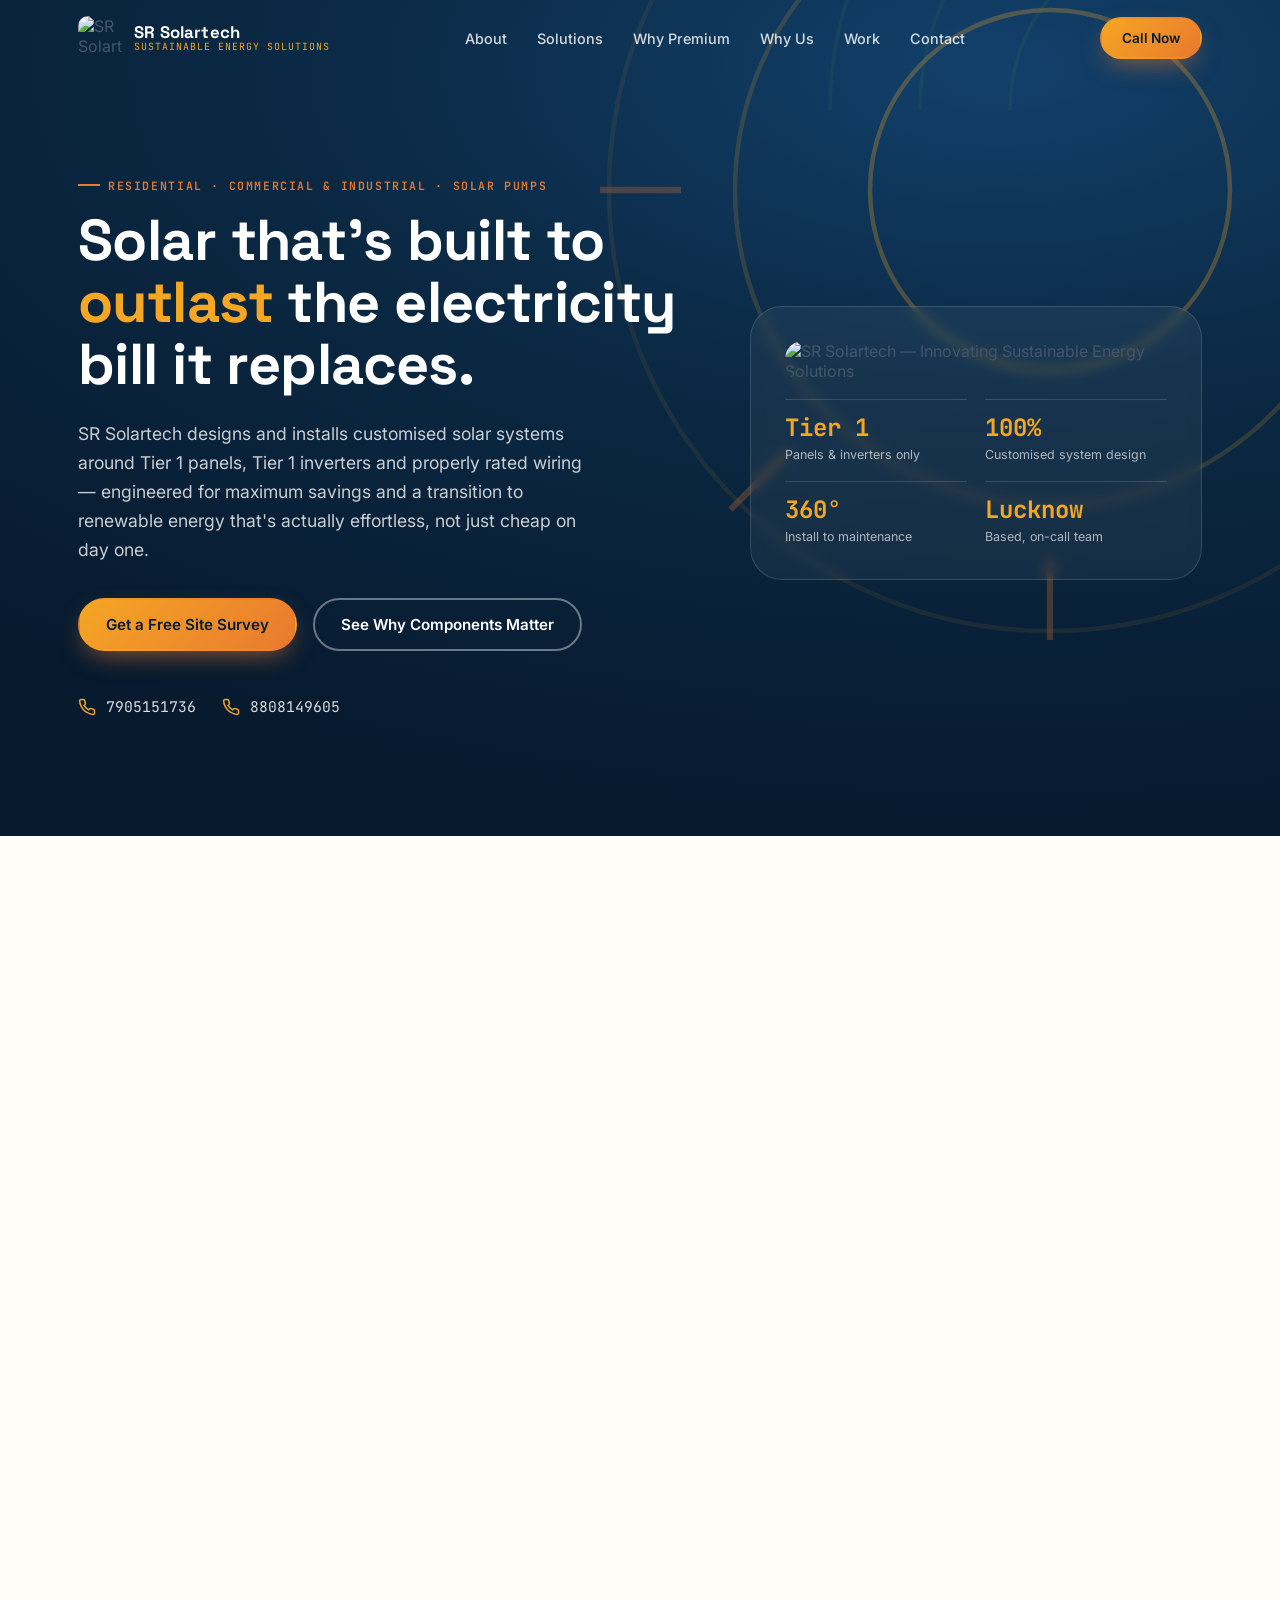
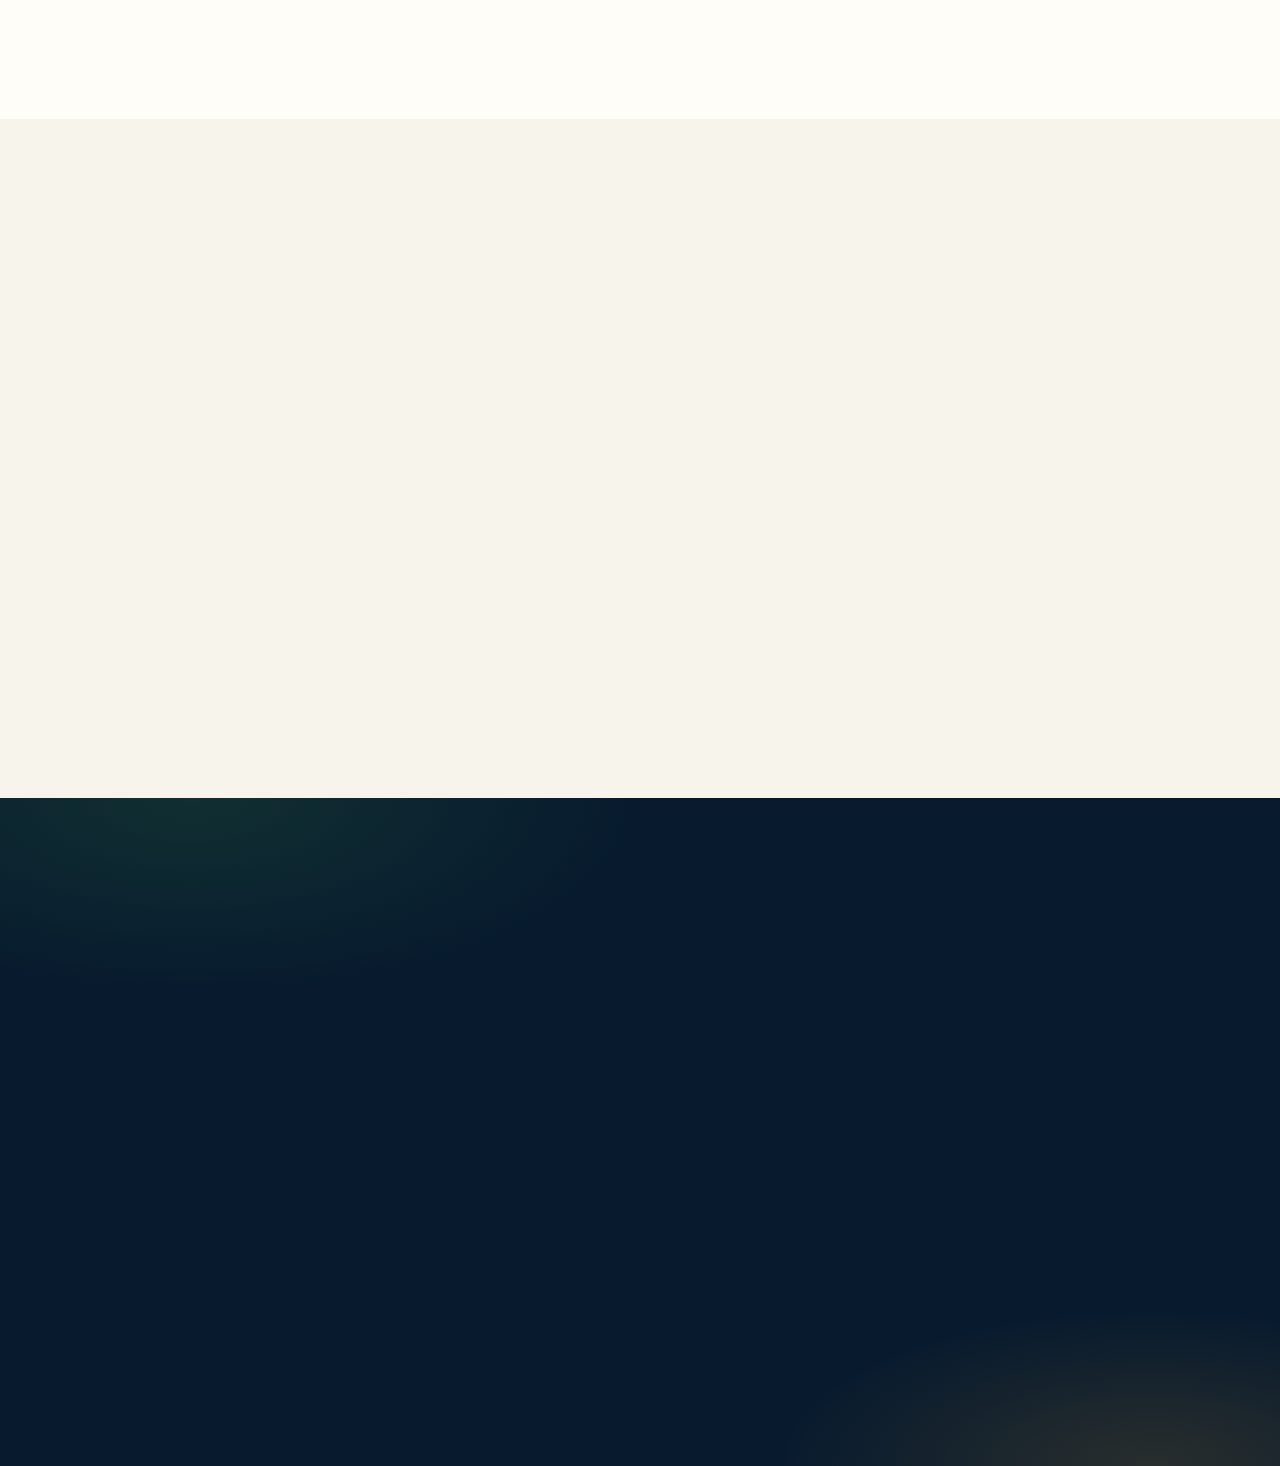
==== front.html @ a7a50f82 "Create front.html" ====
<!doctype html>
<html lang="en">
<head>
<meta charset="UTF-8">
<meta name="viewport" content="width=device-width, initial-scale=1.0">
<title>SR Solartech — Innovating Sustainable Energy Solutions</title>
<meta name="description" content="SR Solartech installs residential, commercial &amp; industrial solar and solar pumps in and around Lucknow — built on Tier 1 panels, Tier 1 inverters and quality Balance of System components, not the cheapest wiring on the market.">
<link rel="icon" href="assets/logo.jpeg">
<link rel="preconnect" href="https://fonts.googleapis.com">
<link rel="preconnect" href="https://fonts.gstatic.com" crossorigin>
<link href="https://fonts.googleapis.com/css2?family=Space+Grotesk:wght@500;600;700&family=Inter:wght@400;500;600;700&family=JetBrains+Mono:wght@500;700&display=swap" rel="stylesheet">
<link rel="stylesheet" href="style.css">
</head>
<body>

<!-- ============ NAV ============ -->
<header class="nav" id="nav">
  <div class="container">
    <a href="#top" class="brand">
      <img src="assets/logo.jpeg" alt="SR Solartech logo">
      <span class="brand-text"><strong>SR Solartech</strong><span>Sustainable Energy Solutions</span></span>
    </a>
    <nav class="nav-links">
      <a href="#about">About</a>
      <a href="#solutions">Solutions</a>
      <a href="#premium">Why Premium</a>
      <a href="#whyus">Why Us</a>
      <a href="#gallery">Work</a>
      <a href="#contact">Contact</a>
    </nav>
    <div class="nav-cta">
      <a href="tel:+917905151736" class="btn btn-sun" style="padding:11px 20px; font-size:.85rem;">Call Now</a>
      <button class="nav-toggle" id="drawerOpen" aria-label="Open menu">&#9776;</button>
    </div>
  </div>
</header>

<!-- mobile drawer -->
<div class="mobile-drawer" id="mobileDrawer">
  <div class="drawer-top"><button class="drawer-close" id="drawerClose" aria-label="Close menu">&times;</button></div>
  <a href="#about">About</a>
  <a href="#solutions">Solutions</a>
  <a href="#premium">Why Premium</a>
  <a href="#whyus">Why Us</a>
  <a href="#gallery">Work</a>
  <a href="#contact">Contact</a>
</div>

<main id="top">

  <!-- ============ HERO ============ -->
  <section class="hero">
    <svg class="hero-rays" viewBox="0 0 200 200" aria-hidden="true">
      <g fill="none" stroke="#f5a623" stroke-width="1">
        <circle cx="100" cy="100" r="40" opacity=".5"/>
        <circle cx="100" cy="100" r="70" opacity=".3"/>
        <circle cx="100" cy="100" r="98" opacity=".15"/>
      </g>
      <g stroke="#e8792e" stroke-width="1.4" opacity=".5">
        <line x1="100" y1="0" x2="100" y2="18"/>
        <line x1="100" y1="182" x2="100" y2="200"/>
        <line x1="0" y1="100" x2="18" y2="100"/>
        <line x1="182" y1="100" x2="200" y2="100"/>
        <line x1="29" y1="29" x2="42" y2="42"/>
        <line x1="158" y1="158" x2="171" y2="171"/>
        <line x1="171" y1="29" x2="158" y2="42"/>
        <line x1="42" y1="158" x2="29" y2="171"/>
      </g>
    </svg>
    <svg class="hero-rays slow" viewBox="0 0 200 200" aria-hidden="true">
      <g fill="none" stroke="#3c9142" stroke-width=".8" opacity=".4">
        <path d="M20,100 A80,80 0 0,1 100,20"/>
        <path d="M40,100 A60,60 0 0,1 100,40"/>
        <path d="M60,100 A40,40 0 0,1 100,60"/>
      </g>
    </svg>

    <div class="container hero-grid">
      <div class="reveal is-visible">
        <p class="eyebrow">Residential · Commercial &amp; Industrial · Solar Pumps</p>
        <h1>Solar that's built to <em>outlast</em> the electricity bill it replaces.</h1>
        <p class="lead">SR Solartech designs and installs customised solar systems around Tier 1 panels, Tier 1 inverters and properly rated wiring — engineered for maximum savings and a transition to renewable energy that's actually effortless, not just cheap on day one.</p>
        <div class="hero-actions">
          <a href="#contact" class="btn btn-sun">Get a Free Site Survey</a>
          <a href="#premium" class="btn btn-outline">See Why Components Matter</a>
        </div>
        <div class="hero-phones">
          <a class="hero-phone" href="tel:+917905151736">
            <svg viewBox="0 0 24 24" fill="none" stroke="currentColor" stroke-width="2"><path d="M22 16.92v3a2 2 0 0 1-2.18 2 19.79 19.79 0 0 1-8.63-3.07 19.5 19.5 0 0 1-6-6 19.79 19.79 0 0 1-3.07-8.67A2 2 0 0 1 4.11 2h3a2 2 0 0 1 2 1.72c.127.96.361 1.903.7 2.81a2 2 0 0 1-.45 2.11L8.09 9.91a16 16 0 0 0 6 6l1.27-1.27a2 2 0 0 1 2.11-.45c.907.339 1.85.573 2.81.7A2 2 0 0 1 22 16.92z"/></svg>
            7905151736
          </a>
          <a class="hero-phone" href="tel:+918808149605">
            <svg viewBox="0 0 24 24" fill="none" stroke="currentColor" stroke-width="2"><path d="M22 16.92v3a2 2 0 0 1-2.18 2 19.79 19.79 0 0 1-8.63-3.07 19.5 19.5 0 0 1-6-6 19.79 19.79 0 0 1-3.07-8.67A2 2 0 0 1 4.11 2h3a2 2 0 0 1 2 1.72c.127.96.361 1.903.7 2.81a2 2 0 0 1-.45 2.11L8.09 9.91a16 16 0 0 0 6 6l1.27-1.27a2 2 0 0 1 2.11-.45c.907.339 1.85.573 2.81.7A2 2 0 0 1 22 16.92z"/></svg>
            8808149605
          </a>
        </div>
      </div>

      <div class="hero-badge reveal is-visible">
        <img src="assets/logo.jpeg" alt="SR Solartech — Innovating Sustainable Energy Solutions">
        <div class="hero-stat-row">
          <div class="hero-stat"><b>Tier 1</b><span>Panels &amp; inverters only</span></div>
          <div class="hero-stat"><b>100%</b><span>Customised system design</span></div>
          <div class="hero-stat"><b>360&deg;</b><span>Install to maintenance</span></div>
          <div class="hero-stat"><b>Lucknow</b><span>Based, on-call team</span></div>
        </div>
      </div>
    </div>
  </section>

  <!-- ============ ABOUT ============ -->
  <section class="about" id="about">
    <div class="container about-grid">
      <div class="about-visual reveal">
        <div class="duotone-frame">
          <img src="assets/install-1.jpg" alt="SR Solartech installer mounting a rooftop solar panel">
        </div>
        <div class="float-card">
          <svg viewBox="0 0 24 24" fill="none" stroke="currentColor" stroke-width="2"><path d="M9 12l2 2 4-4"/><circle cx="12" cy="12" r="10"/></svg>
          <div><strong>Done right, first time</strong><span>No callbacks for corner-cut wiring</span></div>
        </div>
      </div>
      <div class="about-copy reveal">
        <p class="eyebrow">About SR Solartech</p>
        <h2>Customised solar, installed by people who answer their own phones.</h2>
        <p>We specialise in customised solar installations, engineered for optimal performance and maximum savings — helping you move to renewable energy without the guesswork. Every job is scoped for your roof, your load and your budget, not a one-size-fits-all kit.</p>
        <p>Our team provides top-quality products and installation, ensuring every job is done right the first time. From new construction to upgrades and ongoing maintenance, we're your trusted partner for all your electrical needs.</p>
        <ul class="about-list">
          <li><svg viewBox="0 0 24 24" fill="none" stroke="currentColor" stroke-width="2.4"><polyline points="20 6 9 17 4 12"/></svg> Residential Solar</li>
          <li><svg viewBox="0 0 24 24" fill="none" stroke="currentColor" stroke-width="2.4"><polyline points="20 6 9 17 4 12"/></svg> Commercial &amp; Industrial Solar</li>
          <li><svg viewBox="0 0 24 24" fill="none" stroke="currentColor" stroke-width="2.4"><polyline points="20 6 9 17 4 12"/></svg> Solar Pumps</li>
        </ul>
      </div>
    </div>
  </section>

  <!-- ============ SOLUTIONS ============ -->
  <section class="solutions" id="solutions">
    <div class="container">
      <div class="section-head center reveal">
        <p class="eyebrow" style="justify-content:center;">Our Solar Solutions</p>
        <h2>One team, three ways to cut your power bill</h2>
      </div>
      <div class="solutions-grid reveal-stagger">
        <div class="sol-card">
          <div class="sol-icon"><svg viewBox="0 0 24 24" fill="none" stroke="currentColor" stroke-width="2"><path d="M3 9l9-7 9 7v11a2 2 0 0 1-2 2H5a2 2 0 0 1-2-2z"/><polyline points="9 22 9 12 15 12 15 22"/></svg></div>
          <h3>Residential Solar</h3>
          <p>Rooftop systems sized to your household's real usage, with clean cable runs and a finish that doesn't look bolted on as an afterthought.</p>
        </div>
        <div class="sol-card">
          <div class="sol-icon"><svg viewBox="0 0 24 24" fill="none" stroke="currentColor" stroke-width="2"><path d="M3 21h18"/><path d="M5 21V7l7-4 7 4v14"/><path d="M9 9h1M9 13h1M14 9h1M14 13h1"/></svg></div>
          <h3>Commercial &amp; Industrial</h3>
          <p>Larger-scale installs designed around three-phase loads, with Tier 1 inverters sized to actually carry your peak demand.</p>
        </div>
        <div class="sol-card">
          <div class="sol-icon"><svg viewBox="0 0 24 24" fill="none" stroke="currentColor" stroke-width="2"><path d="M12 2v6"/><circle cx="12" cy="14" r="8"/><path d="M12 11v3l2 2"/></svg></div>
          <h3>Solar Pumps</h3>
          <p>Solar-powered pumping for farms and borewells — engineered wiring and controllers built for continuous, unattended duty.</p>
        </div>
      </div>
    </div>
  </section>

  <!-- ============ PREMIUM DIFFERENCE (signature) ============ -->
  <section class="premium" id="premium">
    <div class="container">
      <div class="section-head reveal">
        <p class="eyebrow">The Premium Difference</p>
        <h2>Why the components behind the panel matter as much as the panel</h2>
        <p>A solar system is only as good as its weakest part. Toggle below to see how premium, correctly-rated components compare to budget wiring and inverters over the life of a system.</p>
      </div>

      <div class="premium-panel">
        <div class="reveal">
          <div class="toggle-row" role="tablist" aria-label="Compare component quality">
            <button class="toggle-btn active" data-mode="premium" role="tab" aria-selected="true">Premium Build</button>
            <button class="toggle-btn" data-mode="cheap" role="tab" aria-selected="false">Cheap Build</button>
          </div>
          <div class="spec-list" id="specList">
            <div
---- style.css ----
/* =========================================================
   SR SOLARTECH — brand tokens
   Navy = night/roof, Gold/Amber = the sun, Leaf = the panel-swirl
   ========================================================= */
:root{
  --navy-950:#071a2e;
  --navy-900:#0b2a45;
  --navy-800:#123457;
  --navy-700:#1c4570;
  --gold:#f5a623;
  --amber:#e8792e;
  --leaf:#3c9142;
  --leaf-deep:#2b6e34;
  --cream:#f7f4ec;
  --paper:#fffdf8;
  --slate:#45566b;
  --slate-soft:#7c8aa0;
  --white:#ffffff;
  --danger:#c8402e;

  --font-display:"Space Grotesk", "Segoe UI", sans-serif;
  --font-body:"Inter", "Segoe UI", sans-serif;
  --font-mono:"JetBrains Mono", monospace;

  --radius-s:10px;
  --radius-m:18px;
  --radius-l:32px;
  --container:1180px;
  --ease:cubic-bezier(.22,.9,.32,1);
}

@media (prefers-reduced-motion: reduce){
  *{animation-duration:.001ms !important; animation-iteration-count:1 !important; transition-duration:.001ms !important; scroll-behavior:auto !important;}
}

*,*::before,*::after{box-sizing:border-box;}
html{scroll-behavior:smooth;}
body{
  margin:0;
  font-family:var(--font-body);
  color:var(--slate);
  background:var(--cream);
  -webkit-font-smoothing:antialiased;
}
img{max-width:100%; display:block;}
a{color:inherit; text-decoration:none;}
h1,h2,h3,h4{font-family:var(--font-display); color:var(--navy-900); margin:0 0 .5em;}
p{line-height:1.65; margin:0 0 1em;}
.container{max-width:var(--container); margin:0 auto; padding:0 28px;}
section{position:relative;}
:focus-visible{outline:3px solid var(--gold); outline-offset:3px;}

.eyebrow{
  display:inline-flex; align-items:center; gap:8px;
  font-family:var(--font-mono); font-size:.72rem; letter-spacing:.14em;
  text-transform:uppercase; color:var(--amber); font-weight:600; margin-bottom:14px;
}
.eyebrow::before{content:""; width:22px; height:2px; background:var(--amber); display:inline-block;}

/* ---------- reveal-on-scroll ---------- */
.reveal{opacity:0; transform:translateY(26px); transition:opacity .8s var(--ease), transform .8s var(--ease);}
.reveal.is-visible{opacity:1; transform:translateY(0);}
.reveal-stagger > *{opacity:0; transform:translateY(22px); transition:opacity .7s var(--ease), transform .7s var(--ease);}
.reveal-stagger.is-visible > *{opacity:1; transform:translateY(0);}
.reveal-stagger.is-visible > *:nth-child(1){transition-delay:.05s;}
.reveal-stagger.is-visible > *:nth-child(2){transition-delay:.15s;}
.reveal-stagger.is-visible > *:nth-child(3){transition-delay:.25s;}
.reveal-stagger.is-visible > *:nth-child(4){transition-delay:.35s;}
.reveal-stagger.is-visible > *:nth-child(5){transition-delay:.45s;}
.reveal-stagger.is-visible > *:nth-child(6){transition-delay:.55s;}

/* ---------- buttons ---------- */
.btn{
  display:inline-flex; align-items:center; justify-content:center; gap:10px;
  padding:15px 26px; border-radius:100px; font-weight:600; font-size:.95rem;
  border:2px solid transparent; cursor:pointer; transition:transform .25s var(--ease), box-shadow .25s var(--ease), background .25s var(--ease);
  white-space:nowrap;
}
.btn:hover{transform:translateY(-2px);}
.btn-sun{
  background:linear-gradient(135deg,var(--gold),var(--amber));
  color:var(--navy-950); box-shadow:0 10px 26px -8px rgba(232,121,46,.65);
}
.btn-sun:hover{box-shadow:0 16px 32px -8px rgba(232,121,46,.8);}
.btn-outline{
  border-color:rgba(255,255,255,.4); color:var(--white);
}
.btn-outline:hover{border-color:var(--gold); background:rgba(245,166,35,.08);}
.btn-outline-dark{border-color:var(--navy-800); color:var(--navy-800);}
.btn-outline-dark:hover{background:var(--navy-900); color:var(--white);}

/* =========================================================
   NAV
   ========================================================= */
.nav{
  position:fixed; top:0; left:0; right:0; z-index:100;
  padding:16px 0; transition:background .35s var(--ease), box-shadow .35s var(--ease), padding .35s var(--ease);
}
.nav.scrolled{background:rgba(7,26,46,.92); backdrop-filter:blur(10px); padding:10px 0; box-shadow:0 6px 24px -10px rgba(0,0,0,.4);}
.nav .container{display:flex; align-items:center; justify-content:space-between; gap:20px;}
.brand{display:flex; align-items:center; gap:12px;}
.brand img{width:44px; height:44px; object-fit:contain; border-radius:10px;}
.brand-text{display:flex; flex-direction:column; line-height:1.1;}
.brand-text strong{font-family:var(--font-display); color:var(--white); font-size:1.05rem; letter-spacing:.01em;}
.brand-text span{font-family:var(--font-mono); font-size:.62rem; color:var(--gold); letter-spacing:.1em; text-transform:uppercase;}
.nav-links{display:flex; align-items:center; gap:30px;}
.nav-links a{color:rgba(255,255,255,.82); font-size:.9rem; font-weight:500; position:relative; padding:4px 0;}
.nav-links a::after{content:""; position:absolute; left:0; right:0; bottom:-2px; height:2px; background:var(--gold); transform:scaleX(0); transform-origin:left; transition:transform .3s var(--ease);}
.nav-links a:hover::after{transform:scaleX(1);}
.nav-cta{display:flex; align-items:center; gap:14px;}
.nav-phone{display:none;}
.nav-toggle{display:none;}

@media (max-width:920px){
  .nav-links{display:none;}
  .nav-toggle{display:block; background:none; border:none; color:var(--white); font-size:1.5rem; cursor:pointer;}
}

/* =========================================================
   HERO
   ========================================================= */
.hero{
  position:relative; overflow:hidden;
  background:radial-gradient(120% 90% at 78% 8%, #12406b 0%, var(--navy-900) 42%, var(--navy-950) 100%);
  padding:170px 0 120px;
  isolation:isolate;
}
.hero-rays{
  position:absolute; top:-260px; right:-220px; width:900px; height:900px; z-index:0;
  animation:spin 90s linear infinite; opacity:.55;
}
.hero-rays.slow{animation-duration:140s; opacity:.28; top:-340px; right:-360px;}
@keyframes spin{to{transform:rotate(360deg);}}
.hero-grid{
  position:relative; z-index:2; display:grid; grid-template-columns:1.15fr .85fr; gap:60px; align-items:center;
}
.hero h1{
  color:var(--white); font-size:clamp(2.3rem,4.6vw,3.6rem); line-height:1.08; letter-spacing:-.01em; margin-bottom:24px;
}
.hero h1 em{font-style:normal; color:var(--gold);}
.hero p.lead{color:rgba(255,255,255,.78); font-size:1.1rem; max-width:520px; margin-bottom:34px;}
.hero-actions{display:flex; flex-wrap:wrap; gap:16px; margin-bottom:46px;}
.hero-phones{display:flex; flex-wrap:wrap; gap:26px;}
.hero-phone{display:flex; align-items:center; gap:10px; color:rgba(255,255,255,.85); font-family:var(--font-mono); font-size:.92rem;}
.hero-phone svg{width:18px; height:18px; color:var(--gold); flex-shrink:0;}

.hero-badge{
  position:relative; z-index:2; background:rgba(255,255,255,.05); border:1px solid rgba(255,255,255,.14);
  border-radius:var(--radius-l); padding:34px; backdrop-filter:blur(6px);
}
.hero-badge img{border-radius:var(--radius-m); margin-bottom:18px;}
.hero-stat-row{display:grid; grid-template-columns:1fr 1fr; gap:18px;}
.hero-stat{border-top:1px solid rgba(255,255,255,.14); padding-top:12px;}
.hero-stat b{display:block; color:var(--gold); font-family:var(--font-mono); font-size:1.5rem;}
.hero-stat span{color:rgba(255,255,255,.65); font-size:.78rem;}

@media (max-width:920px){
  .hero-grid{grid-template-columns:1fr;}
  .hero{padding:140px 0 90px;}
}

/* =========================================================
   SECTION HEADS
   ========================================================= */
.section-head{max-width:640px; margin-bottom:56px;}
.section-head.center{margin-left:auto; margin-right:auto; text-align:center;}
.section-head h2{font-size:clamp(1.7rem,3.2vw,2.5rem); letter-spacing:-.01em;}

/* =========================================================
   ABOUT
   ========================================================= */
.about{padding:110px 0; background:var(--paper);}
.about-grid{display:grid; grid-template-columns:1fr 1fr; gap:64px; align-items:center;}
.about-copy p{font-size:1.06rem;}
.about-list{list-style:none; padding:0; margin:26px 0 0; display:flex; flex-direction:column; gap:14px;}
.about-list li{display:flex; align-items:flex-start; gap:12px; font-weight:600; color:var(--navy-900);}
.about-list svg{width:22px; height:22px; color:var(--leaf); flex-shrink:0; margin-top:1px;}
.about-visual{position:relative;}
.duotone-frame{
  position:relative; border-radius:var(--radius-l); overflow:hidden; aspect-ratio:4/5;
  box-shadow:0 30px 60px -25px rgba(11,42,69,.4);
}
.duotone-frame img{width:100%; height:100%; object-fit:cover; filter:grayscale(1) contrast(1.15) brightness(1.05);}
.duotone-frame::after{
  content:""; position:absolute; inset:0;
  background:linear-gradient(160deg, rgba(11,42,69,.85), rgba(232,121,46,.55));
  mix-blend-mode:multiply;
}
.about-visual .float-card{
  position:absolute; bottom:-26px; left:-26px; background:var(--white); border-radius:var(--radius-m);
  padding:20px 24px; box-shadow:0 20px 40px -18px rgba(11,42,69,.35); display:flex; gap:14px; align-items:center;
  max-width:260px;
}
.float-card svg{width:34px; height:34px; color:var(--amber); flex-shrink:0;}
.float-card strong{display:block; color:var(--navy-900); font-family:var(--font-display); font-size:1rem;}
.float-card span{font-size:.82rem; color:var(--slate-soft);}

@media (max-width:860px){
  .about-grid{grid-template-columns:1fr; gap:40px;}
  .about-visual{order:-1;}
  .about-visual .float-card{position:static; margin-top:20px; max-width:none;}
}

/* =========================================================
   SOLUTIONS
   ========================================================= */
.solutions{padding:100px 0; background:var(--cream);}
.solutions-grid{display:grid; grid-template-columns:repeat(3,1fr); gap:26px;}
.sol-card{
  background:var(--white); border-radius:var(--radius-m); padding:34px 28px; border:1px solid #ece6d8;
  transition:transform .35s var(--ease), box-shadow .35s var(--ease), border-color .35s var(--ease);
}
.sol-card:hover{transform:translateY(-8px); box-shadow:0 26px 50px -24px rgba(11,42,69,.28); border-color:transparent;}
.sol-icon{
  width:56px; height:56px; border-radius:16px; display:flex; align-items:center; justify-content:center;
  background:linear-gradient(135deg,var(--gold),var(--amber)); margin-bottom:22px;
}
.sol-icon svg{width:28px; height:28px; color:var(--navy-950);}
.sol-card h3{font-size:1.2rem; margin-bottom:10px;}
.sol-card p{font-size:.95rem; margin-bottom:0;}

@media (max-width:860px){.solutions-grid{grid-template-columns:1fr;}}

/* =========================================================
   PREMIUM DIFFERENCE — signature interactive element
   ========================================================= */
.premium{padding:120px 0; background:var(--navy-950); color:var(--white); overflow:hidden; position:relative;}
.premium::before{
  content:""; position:absolute; inset:0;
  background:radial-gradient(60% 50% at 15% 0%, rgba(60,145,66,.18), transparent 60%),
             radial-gradient(50% 40% at 90% 100%, rgba(245,166,35,.14), transparent 60%);
  pointer-events:none;
}
.premium .section-head h2{color:var(--white);}
.premium .section-head p{color:rgba(255,255,255,.65);}
.premium-panel{
  position:relative; z-index:1; display:grid; grid-template-columns:1fr 1fr; gap:56px; align-items:start;
}
.toggle-row{display:inline-flex; background:rgba(255,255,255,.06); border:1px solid rgba(255,255,255,.14); border-radius:100px; padding:5px; margin-bottom:30px;}
.toggle-btn{
  border:none; background:transparent; color:rgba(255,255,255,.65); font-family:var(--font-mono);
  font-size:.82rem; letter-spacing:.04em; padding:11px 22px; border-radius:100px; cursor:pointer; transition:all .3s var(--ease);
}
.toggle-btn.active{background:linear-gradient(135deg,var(--gold),var(--amber)); color:var(--navy-950); font-weight:700;}

.spec-list{display:flex; flex-direction:column; gap:0;}
.spec-row{display:flex; justify-content:space-between; align-items:baseline; padding:18px 0; border-bottom:1px solid rgba(255,255,255,.1); gap:20px;}
.spec-row .label{color:rgba(255,255,255,.6); font-size:.92rem;}
.spec-row .value{font-family:var(--font-mono); font-size:1.15rem; font-weight:700; transition:color .3s var(--ease);}
.spec-row .value.good{color:var(--leaf);}
.spec-row .value.bad{color:var(--danger);}

.chart-card{background:rgba(255,255,255,.04); border:1px solid rgba(255,255,255,.12); border-radius:var(--radius-l); padding:32px;}
.chart-card h4{color:var(--white); font-size:1rem; margin-bottom:4px;}
.chart-card .sub{font-size:.82rem; color:rgba(255,255,255,.55); margin-bottom:22px;}
.chart-wrap{width:100%; height:220px;}
.chart-wrap svg{width:100%; height:100%; overflow:visible;}
.chart-legend{display:flex; gap:22px; margin-top:18px; font-size:.8rem; color:rgba(255,255,255,.7);}
.chart-legend span{display:inline-flex; align-items:center; gap:8px;}
.dot{width:10px; height:10px; border-radius:50%; display:inline-block;}

@media (max-width:920px){.premium-panel{grid-template-columns:1fr;}}

/* =========================================================
   RISK GRID (cheap components)
   ========================================================= */
.risks{padding:110px 0; background:var(--paper);}
.risk-grid{display:grid; grid-template-columns:repeat(3,1fr); gap:24px;}
.risk-card{
  border-radius:var(--radius-m); padding:28px; background:var(--cream); border-left:4px solid var(--danger);
  transition:transform .3s var(--ease), box-shadow .3s var(--ease);
}
.risk-card:hover{transform:translateY(-6px); box-shadow:0 20px 40px -22px rgba(200,64,46,.35);}
.risk-card svg{width:30px; height:30px; color:var(--danger); margin-bottom:16px;}
.risk-card h3{font-size:1.05rem; margin-bottom:8px;}
.risk-card p{font-size:.9rem; margin-bottom:0;}

@media (max-width:860px){.risk-grid{grid-template-columns:1fr;}}

/* =========================================================
   WHY US — hex features
   ========================================================= */
.whyus{padding:110px 0; background:linear-gradient(180deg,var(--navy-900),var(--navy-800));}
.whyus .section-head h2{color:var(--white);}
.whyus .section-head p{color:rgba(255,255,255,.68);}
.hex-grid{display:grid; grid-template-columns:repeat(4,1fr); gap:24px;}
.hex-card{
  background:rgba(255,255,255,.05); border:1px solid rgba(255,255,255,.12); border-radius:var(--radius-m);
  padding:30px 22px; text-align:center; transition:transform .3s var(--ease), background .3s var(--ease);
}
.hex-card:hover{transform:translateY(-6px); background:rgba(255,255,255,.09);}
.hex{
  width:64px; height:64px; margin:0 auto 18px; position:relative;
  background:linear-gradient(135deg,var(--gold),var(--amber));
  clip-path:polygon(50% 0%, 100% 25%, 100% 75%, 50% 100%, 0% 75%, 0% 25%);
  display:flex; align-items:center; justify-content:center;
}
.hex svg{width:28px; height:28px; color:var(--navy-950);}
.hex-card h4{color:var(--white); font-size:.98rem; margin-bottom:0;}

@media (max-width:920px){.hex-grid{grid-template-columns:repeat(2,1fr);}}

/* =========================================================
   GALLERY
   ========================================================= */
.gallery{padding:110px 0; background:var(--cream);}
.gallery-grid{display:grid; grid-template-columns:1.3fr 1fr 1fr; grid-template-rows:auto auto; gap:20px;}
.g-item{position:relative; border-radius:var(--radius-m); overflow:hidden; min-height:220px;}
.g-item img{width:100%; height:100%; object-fit:cover; filter:grayscale(.15) contrast(1.08); transition:transform .6s var(--ease);}
.g-item:hover img{transform:scale(1.06);}
.g-item::after{content:""; position:absolute; inset:0; background:linear-gradient(200deg, rgba(11,42,69,.55), rgba(232,121,46,.28)); mix-blend-mode:multiply;}
.g-item .g-caption{position:absolute; left:18px; bottom:16px; z-index:2; color:var(--white); font-family:var(--font-mono); font-size:.78rem; letter-spacing:.05em; text-transform:uppercase;}
.g-item.tall{grid-row:span 2;}
.g-item.brand-tile{background:var(--navy-950); display:flex; align-items:center; justify-content:center; padding:30px;}
.g-item.brand-tile img{width:70%; height:auto; object-fit:contain; filter:none;}
.g-item.brand-tile::after{content:none;}

@media (max-width:860px){.gallery-grid{grid-template-columns:1fr 1fr;} .g-item.tall{grid-row:auto; min-height:260px;}}
@media (max-width:560px){.gallery-grid{grid-template-columns:1fr;}}

/* =========================================================
   TRUST / VALUE STRIP  (no fabricated testimonials/stats)
   ========================================================= */
.trust{padding:100px 0; background:var(--paper);}
.trust-card{
  background:linear-gradient(120deg, var(--navy-900), var(--navy-800));
  border-radius:var(--radius-l); padding:56px; display:grid; grid-template-columns:auto 1fr; gap:36px; align-items:center;
}
.trust-mark{width:64px; height:64px; flex-shrink:0;}
.trust-card h3{color:var(--white); font-size:1.4rem; margin-bottom:10px;}
.trust-card p{color:rgba(255,255,255,.72); margin-bottom:0; max-width:640px;}
.star-row{display:flex; gap:4px; margin-top:14px;}
.star-row svg{width:18px; height:18px; color:var(--gold);}

@media (max-width:700px){.trust-card{grid-template-columns:1fr; text-align:left; padding:36px;}}

/* =========================================================
   CONTACT
   ========================================================= */
.contact{padding:120px 0; background:var(--navy-950); color:var(--white); position:relative; overflow:hidden;}
.contact-grid{position:relative; z-index:1; display:grid; grid-template-columns:1fr 1fr; gap:60px;}
.contact h2{color:var(--white);}
.contact-lead{color:rgba(255,255,255,.68); max-width:460px;}
.contact-cards{display:flex; flex-direction:column; gap:16px; margin-top:30px;}
.contact-card{
  display:flex; align-items:center; gap:16px; background:rgba(255,255,255,.05); border:1px solid rgba(255,255,255,.12);
  border-radius:var(--radius-m); padding:18px 22px; transition:background .3s var(--ease), transform .3s var(--ease);
}
.contact-card:hover{background:rgba(255,255,255,.09); transform:translateX(4px);}
.contact-card .ic{width:46px; height:46px; border-radius:12px; background:linear-gradient(135deg,var(--gold),var(--amber)); display:flex; align-items:center; justify-content:center; flex-shrink:0;}
.contact-card .ic svg{width:22px; height:22px; color:var(--navy-950);}
.contact-card strong{display:block; color:var(--white); font-family:var(--font-mono); font-size:1.02rem;}
.contact-card span{font-size:.8rem; color:rgba(255,255,255,.55);}

.contact-form{background:rgba(255,255,255,.04); border:1px solid rgba(255,255,255,.12); border-radius:var(--radius-l); padding:38px;}
.contact-form h3{color:var(--white); font-size:1.1rem; margin-bottom:22px;}
.form-row{display:grid; grid-template-columns:1fr 1fr; gap:16px; margin-bottom:16px;}
.form-field{display:flex; flex-direction:column; gap:6px;}
.form-field.full{grid-column:1/-1;}
.form-field label{font-size:.78rem; color:rgba(255,255,255,.55); font-family:var(--font-mono);}
.form-field input, .form-field select, .form-field textarea{
  background:rgba(255,255,255,.06); border:1px solid rgba(255,255,255,.16); border-radius:10px; padding:12px 14px;
  color:var(--white); font-family:var(--font-body); font-size:.92rem;
}
.form-field textarea{resize:vertical; min-height:90px;}
.form-field input::placeholder, .form-field textarea::placeholder{color:rgba(255,255,255,.35);}
.form-field input:focus, .form-field select:focus, .form-field textarea:focus{outline:2px solid var(--gold); border-color:transparent;}
.contact-form .btn{width:100%; margin-top:6px;}
.form-note{font-size:.76rem; color:rgba(255,255,255,.45); margin-top:12px; margin-bottom:0;}

@media (max-width:920px){.contact-grid{grid-template-columns:1fr;} .form-row{grid-template-columns:1fr;}}

/* =========================================================
   FOOTER
   ========================================================= */
.site-footer{background:var(--navy-950); border-top:1px solid rgba(255,255,255,.08); padding:44px 0;}
.footer-grid{display:flex; flex-wrap:wrap; justify-content:space-between; align-items:center; gap:20px;}
.footer-brand{display:flex; align-items:center; gap:12px;}
.footer-brand img{width:36px; height:36px; border-radius:8px;}
.footer-brand span{color:rgba(255,255,255,.5); font-size:.8rem; font-family:var(--font-mono);}
.footer-links{display:flex; gap:22px; flex-wrap:wrap;}
.footer-links a{color:rgba(255,255,255,.6); font-size:.85rem;}
.footer-links a:hover{color:var(--gold);}
.footer-copy{width:100%; text-align:center; margin-top:26px; padding-top:26px; border-top:1px solid rgba(255,255,255,.06); color:rgba(255,255,255,.35); font-size:.78rem;}

/* ---------- mobile nav drawer ---------- */
.mobile-drawer{
  position:fixed; inset:0; background:var(--navy-950); z-index:200; display:flex; flex-direction:column;
  padding:26px 28px; transform:translateX(100%); transition:transform .4s var(--ease);
}
.mobile-drawer.open{transform:translateX(0);}
.mobile-drawer .drawer-top{display:flex; justify-content:flex-end; margin-bottom:40px;}
.mobile-drawer .drawer-close{background:none; border:none; color:var(--white); font-size:1.8rem; cursor:pointer;}
.mobile-drawer a{color:var(--white); font-family:var(--font-display); font-size:1.5rem; padding:14px 0; border-bottom:1px solid rgba(255,255,255,.08);}
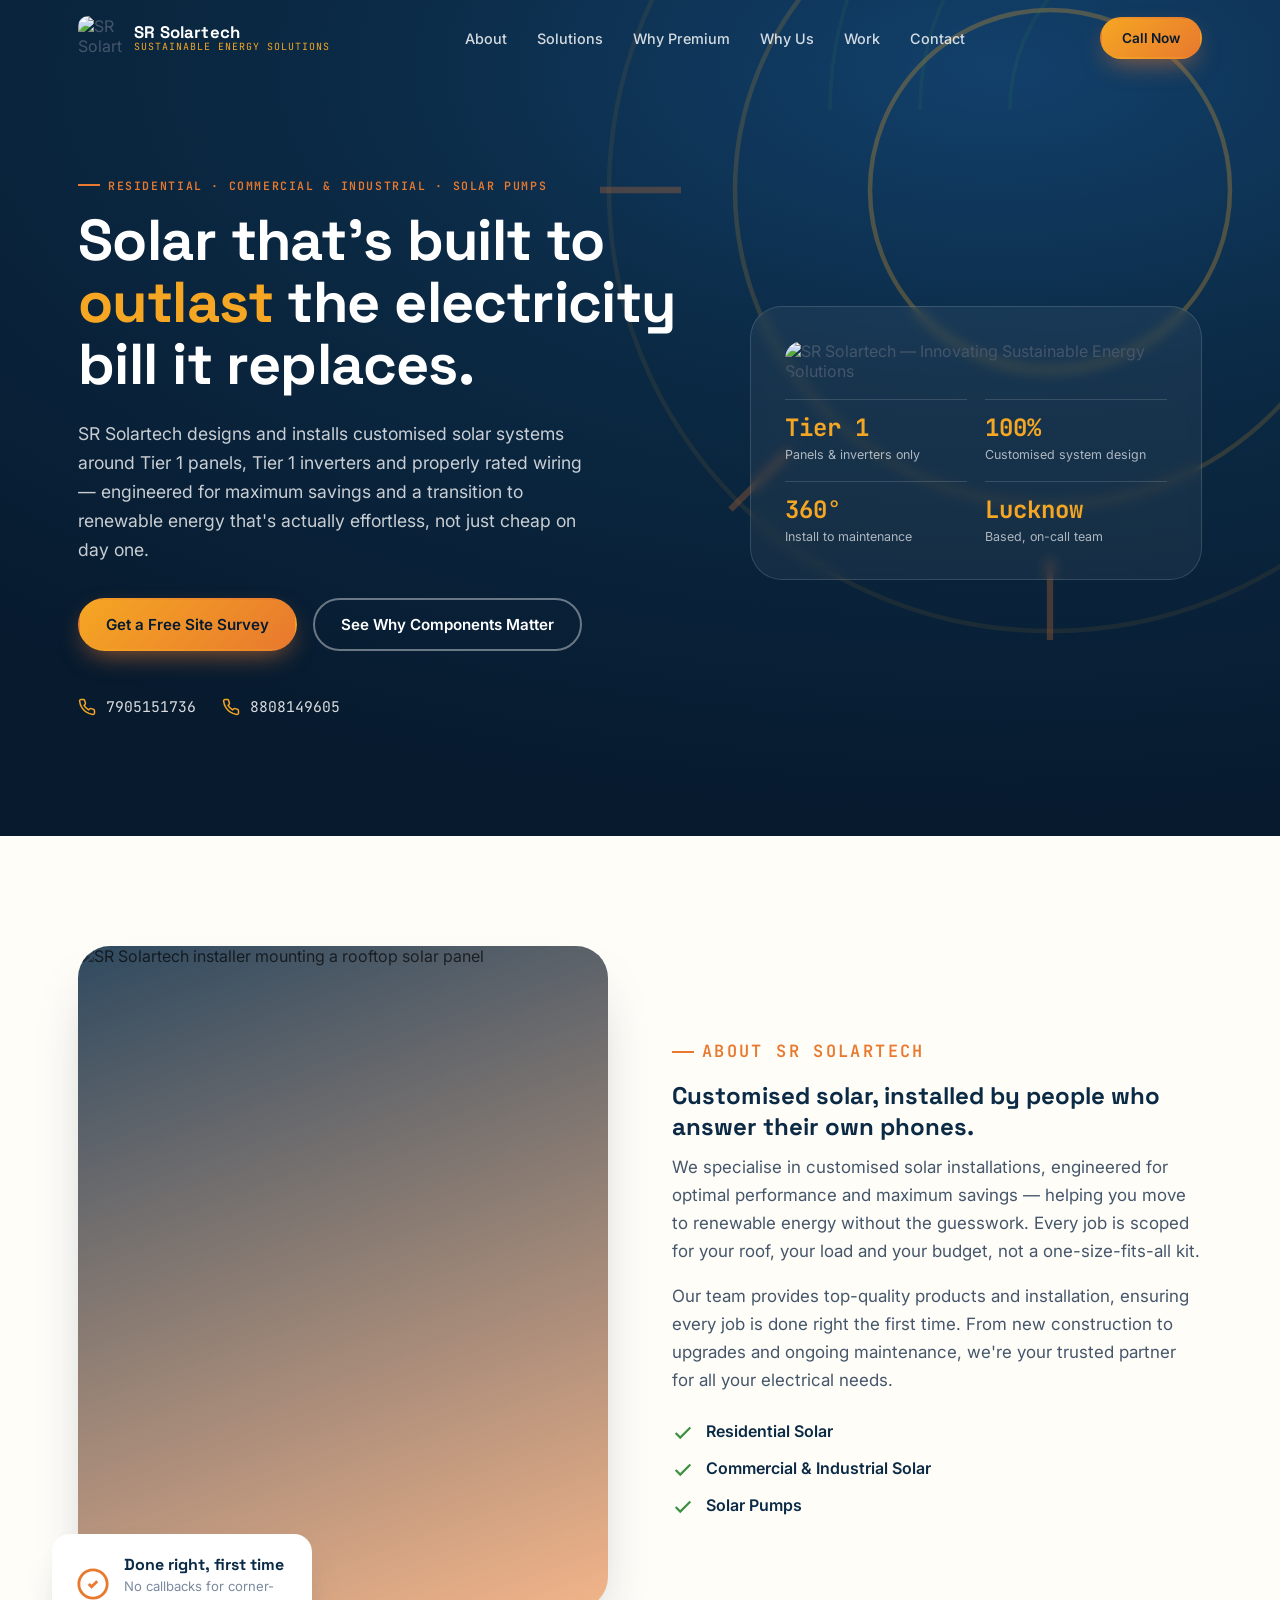
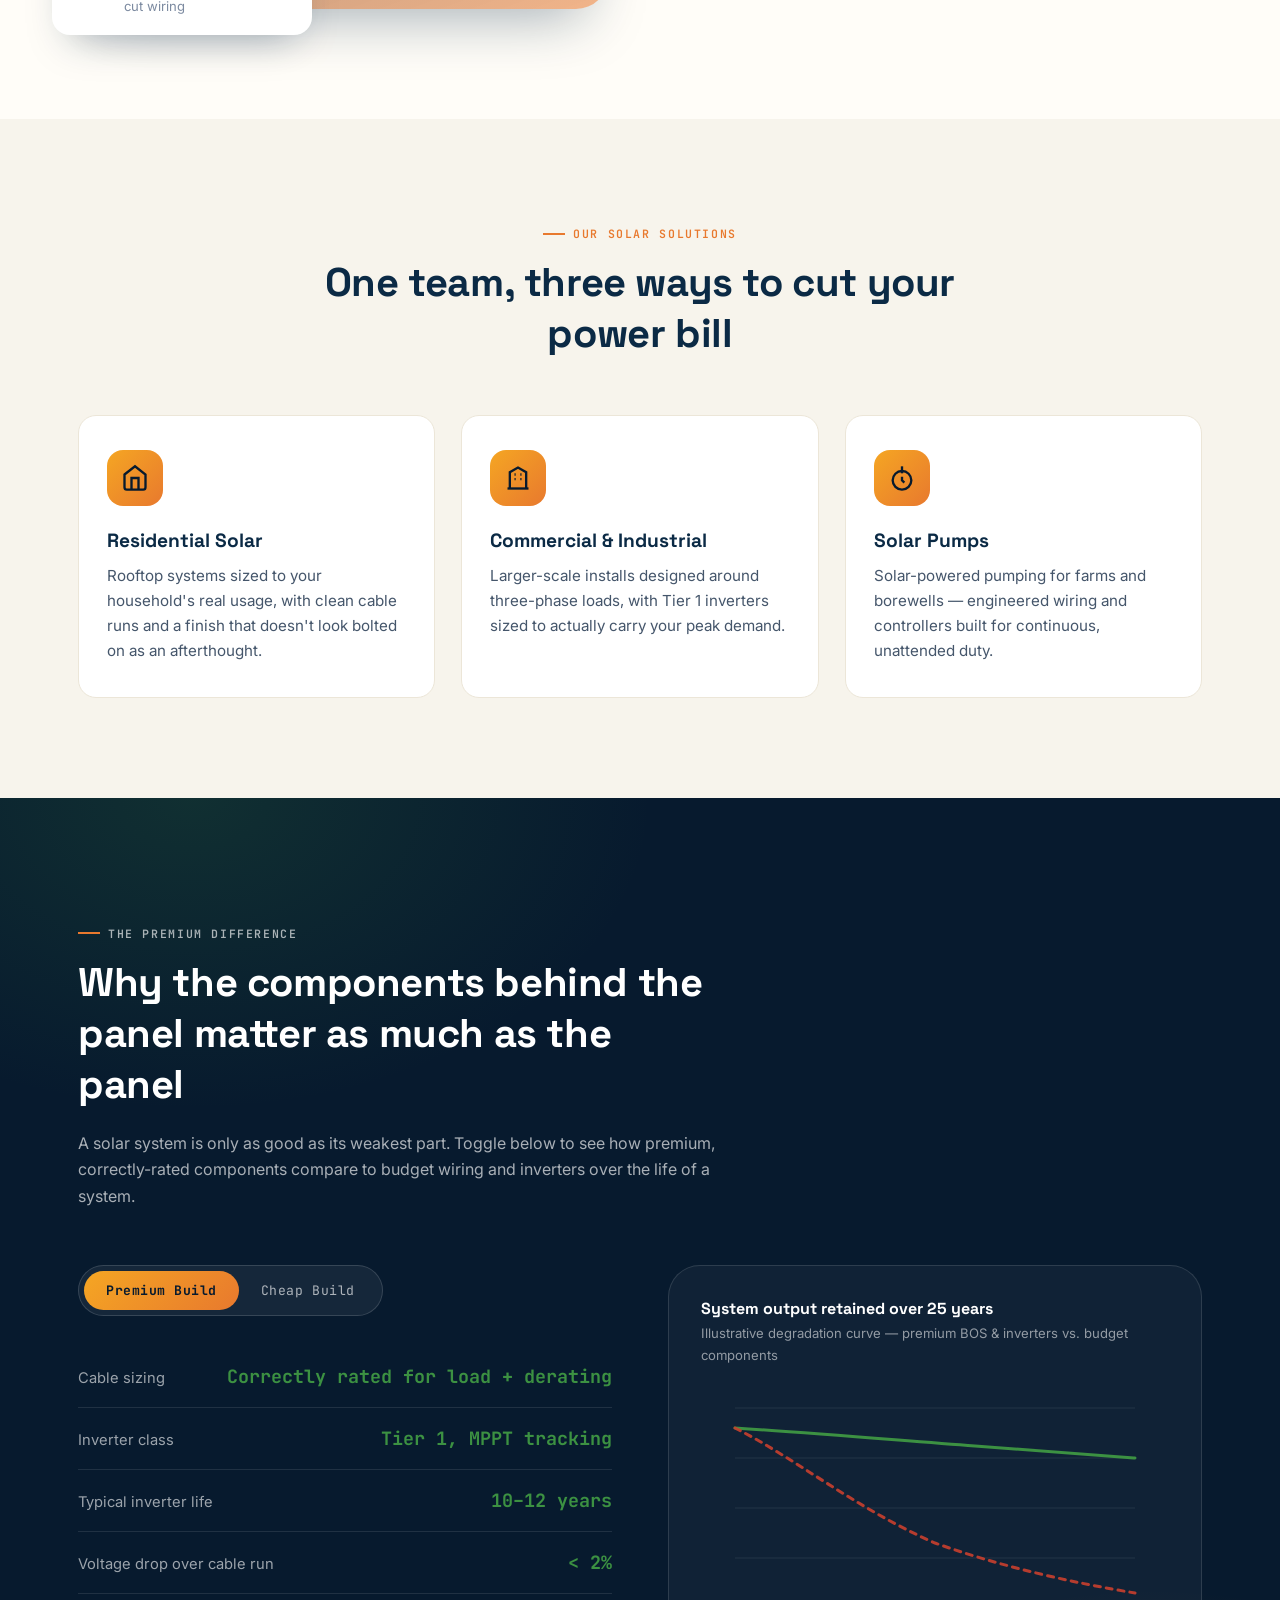
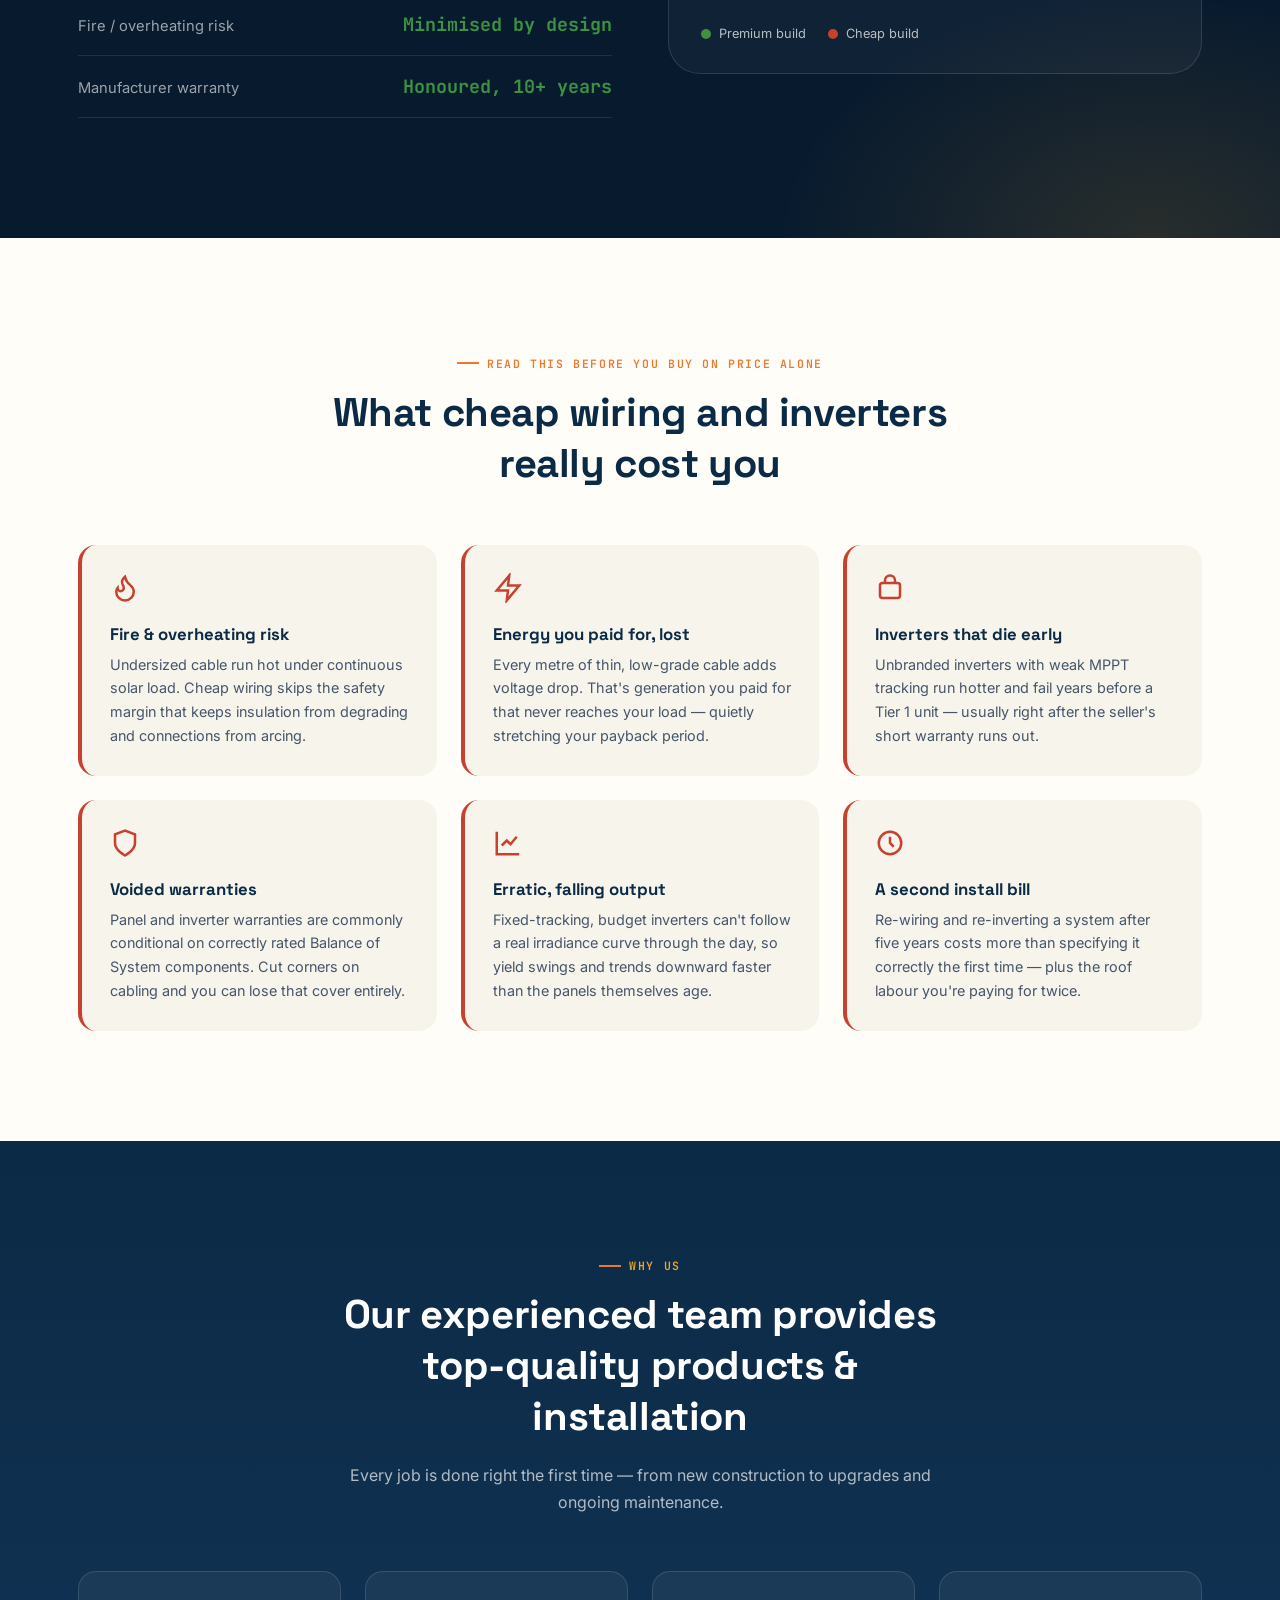
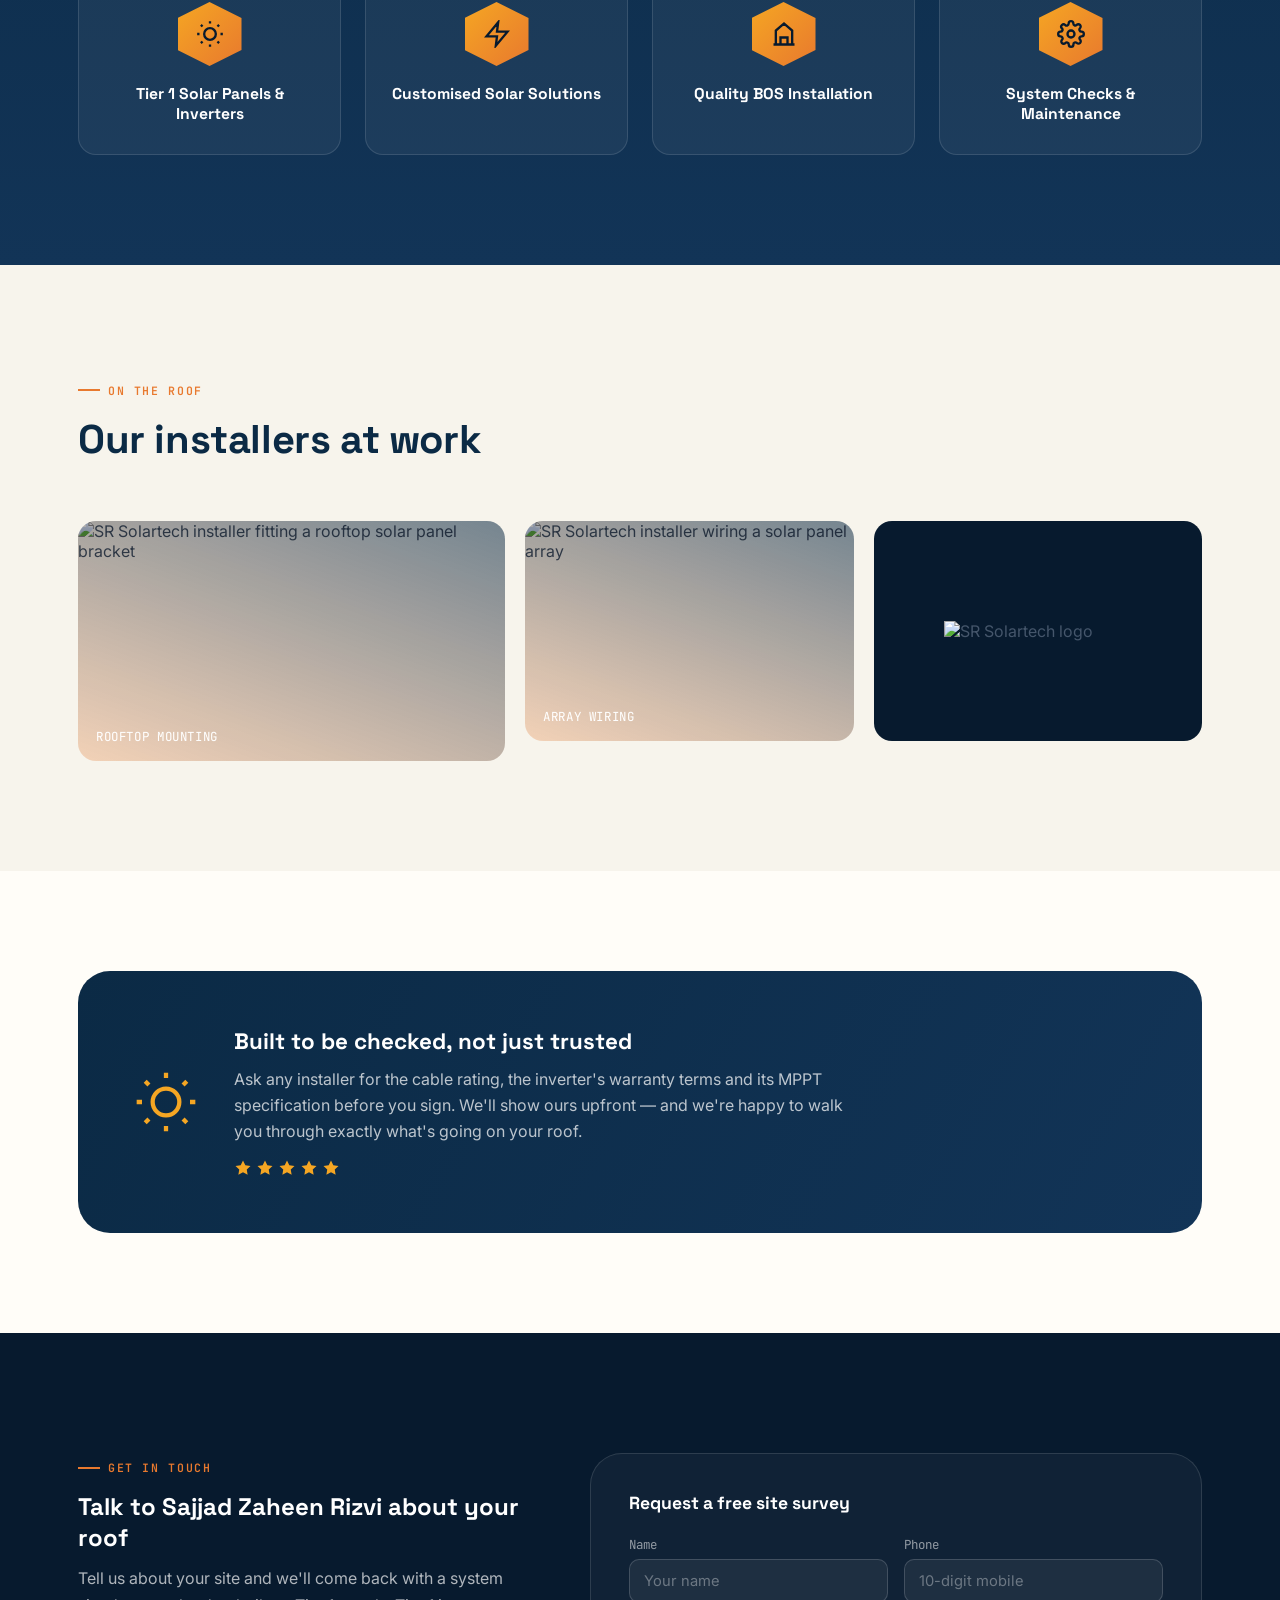
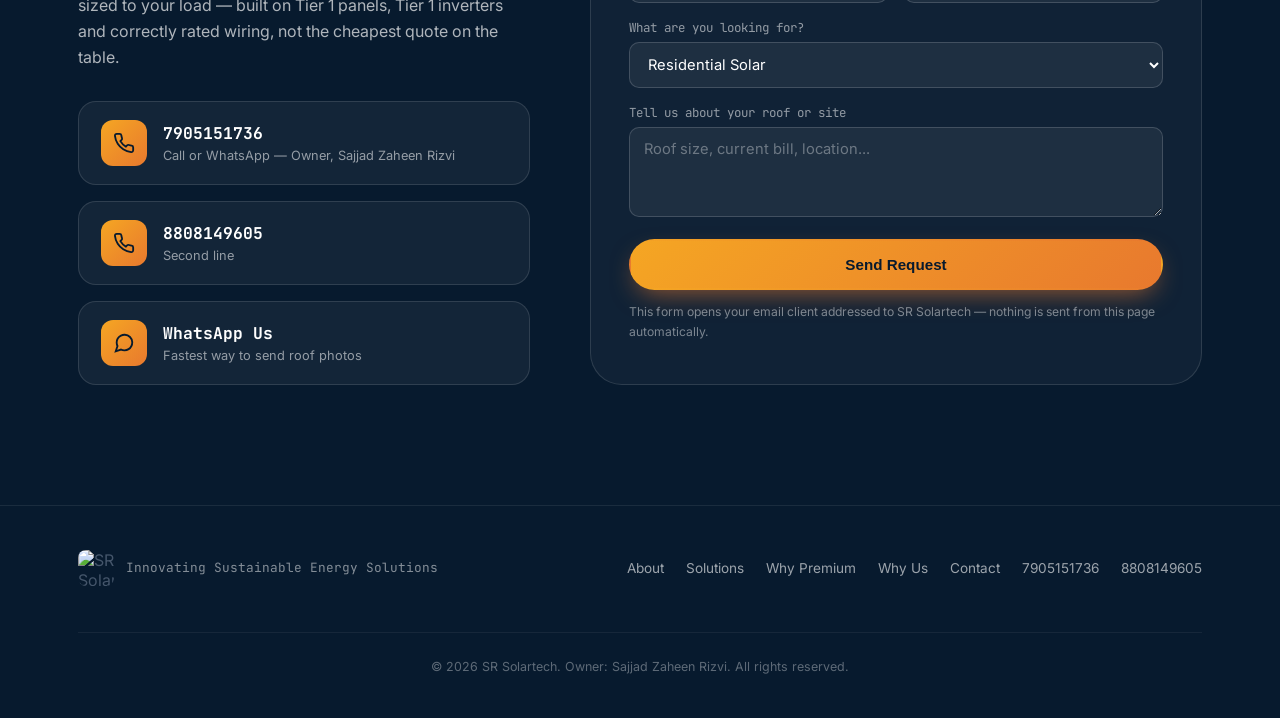
==== commit 7b4c637b: "Update front.html" ====
--- a/front.html
+++ b/front.html
@@ -177,4 +177,223 @@
             <button class="toggle-btn" data-mode="cheap" role="tab" aria-selected="false">Cheap Build</button>
           </div>
           <div class="spec-list" id="specList">
-            <div+            <div class="spec-row"><span class="label">Cable sizing</span><span class="value good" data-premium="Correctly rated for load + derating" data-cheap="Undersized to save cost">Correctly rated for load + derating</span></div>
+            <div class="spec-row"><span class="label">Inverter class</span><span class="value good" data-premium="Tier 1, MPPT tracking" data-cheap="Unbranded, fixed tracking">Tier 1, MPPT tracking</span></div>
+            <div class="spec-row"><span class="label">Typical inverter life</span><span class="value good" data-premium="10–12 years" data-cheap="2–4 years">10–12 years</span></div>
+            <div class="spec-row"><span class="label">Voltage drop over cable run</span><span class="value good" data-premium="&lt; 2%" data-cheap="6–10%">&lt; 2%</span></div>
+            <div class="spec-row"><span class="label">Fire / overheating risk</span><span class="value good" data-premium="Minimised by design" data-cheap="Materially elevated">Minimised by design</span></div>
+            <div class="spec-row"><span class="label">Manufacturer warranty</span><span class="value good" data-premium="Honoured, 10+ years" data-cheap="Often void or unclear">Honoured, 10+ years</span></div>
+          </div>
+        </div>
+
+        <div class="chart-card reveal">
+          <h4>System output retained over 25 years</h4>
+          <p class="sub">Illustrative degradation curve — premium BOS &amp; inverters vs. budget components</p>
+          <div class="chart-wrap">
+            <svg viewBox="0 0 400 220" id="perfChart">
+              <line x1="0" y1="20" x2="400" y2="20" stroke="rgba(255,255,255,.08)"/>
+              <line x1="0" y1="70" x2="400" y2="70" stroke="rgba(255,255,255,.08)"/>
+              <line x1="0" y1="120" x2="400" y2="120" stroke="rgba(255,255,255,.08)"/>
+              <line x1="0" y1="170" x2="400" y2="170" stroke="rgba(255,255,255,.08)"/>
+              <path id="linePremium" d="M0,40 C80,45 160,52 240,58 C300,63 350,66 400,70" fill="none" stroke="#3c9142" stroke-width="3" stroke-linecap="round" />
+              <path id="lineCheap" d="M0,40 C60,70 120,120 200,155 C270,180 340,195 400,205" fill="none" stroke="#c8402e" stroke-width="3" stroke-linecap="round" stroke-dasharray="6 6" opacity=".9"/>
+            </svg>
+          </div>
+          <div class="chart-legend">
+            <span><i class="dot" style="background:#3c9142"></i> Premium build</span>
+            <span><i class="dot" style="background:#c8402e"></i> Cheap build</span>
+          </div>
+        </div>
+      </div>
+    </div>
+  </section>
+
+  <!-- ============ RISKS ============ -->
+  <section class="risks" id="risks">
+    <div class="container">
+      <div class="section-head center reveal">
+        <p class="eyebrow" style="justify-content:center;">Read this before you buy on price alone</p>
+        <h2>What cheap wiring and inverters really cost you</h2>
+      </div>
+      <div class="risk-grid reveal-stagger">
+        <div class="risk-card">
+          <svg viewBox="0 0 24 24" fill="none" stroke="currentColor" stroke-width="2"><path d="M8.5 14.5A2.5 2.5 0 0 0 11 12c0-1.38-.5-2-1-3-1.072-2.143-.224-4.054 2-6 .5 2.5 2 4.9 4 6.5 2 1.6 3 3.5 3 5.5a7 7 0 1 1-14 0c0-1.153.433-2.294 1-3a2.5 2.5 0 0 0 2.5 2.5z"/></svg>
+          <h3>Fire &amp; overheating risk</h3>
+          <p>Undersized cable run hot under continuous solar load. Cheap wiring skips the safety margin that keeps insulation from degrading and connections from arcing.</p>
+        </div>
+        <div class="risk-card">
+          <svg viewBox="0 0 24 24" fill="none" stroke="currentColor" stroke-width="2"><path d="M13 2L3 14h9l-1 8 10-12h-9l1-8z"/></svg>
+          <h3>Energy you paid for, lost</h3>
+          <p>Every metre of thin, low-grade cable adds voltage drop. That's generation you paid for that never reaches your load — quietly stretching your payback period.</p>
+        </div>
+        <div class="risk-card">
+          <svg viewBox="0 0 24 24" fill="none" stroke="currentColor" stroke-width="2"><rect x="4" y="8" width="16" height="12" rx="2"/><path d="M8 8V6a4 4 0 0 1 8 0v2"/></svg>
+          <h3>Inverters that die early</h3>
+          <p>Unbranded inverters with weak MPPT tracking run hotter and fail years before a Tier 1 unit — usually right after the seller's short warranty runs out.</p>
+        </div>
+        <div class="risk-card">
+          <svg viewBox="0 0 24 24" fill="none" stroke="currentColor" stroke-width="2"><path d="M12 22s8-4 8-10V5l-8-3-8 3v7c0 6 8 10 8 10z"/></svg>
+          <h3>Voided warranties</h3>
+          <p>Panel and inverter warranties are commonly conditional on correctly rated Balance of System components. Cut corners on cabling and you can lose that cover entirely.</p>
+        </div>
+        <div class="risk-card">
+          <svg viewBox="0 0 24 24" fill="none" stroke="currentColor" stroke-width="2"><path d="M3 3v18h18"/><path d="M7 14l4-4 3 3 5-6"/></svg>
+          <h3>Erratic, falling output</h3>
+          <p>Fixed-tracking, budget inverters can't follow a real irradiance curve through the day, so yield swings and trends downward faster than the panels themselves age.</p>
+        </div>
+        <div class="risk-card">
+          <svg viewBox="0 0 24 24" fill="none" stroke="currentColor" stroke-width="2"><circle cx="12" cy="12" r="9"/><path d="M12 7v5l3 3"/></svg>
+          <h3>A second install bill</h3>
+          <p>Re-wiring and re-inverting a system after five years costs more than specifying it correctly the first time — plus the roof labour you're paying for twice.</p>
+        </div>
+      </div>
+    </div>
+  </section>
+
+  <!-- ============ WHY US ============ -->
+  <section class="whyus" id="whyus">
+    <div class="container">
+      <div class="section-head center reveal">
+        <p class="eyebrow" style="justify-content:center; color:#f5a623;">Why Us</p>
+        <h2>Our experienced team provides top-quality products &amp; installation</h2>
+        <p>Every job is done right the first time — from new construction to upgrades and ongoing maintenance.</p>
+      </div>
+      <div class="hex-grid reveal-stagger">
+        <div class="hex-card">
+          <div class="hex"><svg viewBox="0 0 24 24" fill="none" stroke="currentColor" stroke-width="2"><circle cx="12" cy="12" r="5"/><path d="M12 1v2M12 21v2M4.2 4.2l1.4 1.4M18.4 18.4l1.4 1.4M1 12h2M21 12h2M4.2 19.8l1.4-1.4M18.4 5.6l1.4-1.4"/></svg></div>
+          <h4>Tier 1 Solar Panels &amp; Inverters</h4>
+        </div>
+        <div class="hex-card">
+          <div class="hex"><svg viewBox="0 0 24 24" fill="none" stroke="currentColor" stroke-width="2"><path d="M13 2L3 14h9l-1 8 10-12h-9l1-8z"/></svg></div>
+          <h4>Customised Solar Solutions</h4>
+        </div>
+        <div class="hex-card">
+          <div class="hex"><svg viewBox="0 0 24 24" fill="none" stroke="currentColor" stroke-width="2"><path d="M3 21h18M5 21V9l7-6 7 6v12M9 21v-6h6v6"/></svg></div>
+          <h4>Quality BOS Installation</h4>
+        </div>
+        <div class="hex-card">
+          <div class="hex"><svg viewBox="0 0 24 24" fill="none" stroke="currentColor" stroke-width="2"><circle cx="12" cy="12" r="3"/><path d="M19.4 15a1.65 1.65 0 0 0 .33 1.82l.06.06a2 2 0 1 1-2.83 2.83l-.06-.06a1.65 1.65 0 0 0-1.82-.33 1.65 1.65 0 0 0-1 1.51V21a2 2 0 0 1-4 0v-.09A1.65 1.65 0 0 0 9 19.4a1.65 1.65 0 0 0-1.82.33l-.06.06a2 2 0 1 1-2.83-2.83l.06-.06A1.65 1.65 0 0 0 4.6 15a1.65 1.65 0 0 0-1.51-1H3a2 2 0 0 1 0-4h.09A1.65 1.65 0 0 0 4.6 9a1.65 1.65 0 0 0-.33-1.82l-.06-.06a2 2 0 1 1 2.83-2.83l.06.06A1.65 1.65 0 0 0 9 4.6a1.65 1.65 0 0 0 1-1.51V3a2 2 0 0 1 4 0v.09a1.65 1.65 0 0 0 1 1.51 1.65 1.65 0 0 0 1.82-.33l.06-.06a2 2 0 1 1 2.83 2.83l-.06.06A1.65 1.65 0 0 0 19.4 9a1.65 1.65 0 0 0 1.51 1H21a2 2 0 0 1 0 4h-.09a1.65 1.65 0 0 0-1.51 1z"/></svg></div>
+          <h4>System Checks &amp; Maintenance</h4>
+        </div>
+      </div>
+    </div>
+  </section>
+
+  <!-- ============ GALLERY ============ -->
+  <section class="gallery" id="gallery">
+    <div class="container">
+      <div class="section-head reveal">
+        <p class="eyebrow">On the Roof</p>
+        <h2>Our installers at work</h2>
+      </div>
+      <div class="gallery-grid reveal-stagger">
+        <div class="g-item tall">
+          <img src="assets/install-1.jpg" alt="SR Solartech installer fitting a rooftop solar panel bracket">
+          <span class="g-caption">Rooftop mounting</span>
+        </div>
+        <div class="g-item">
+          <img src="assets/install-2.jpg" alt="SR Solartech installer wiring a solar panel array">
+          <span class="g-caption">Array wiring</span>
+        </div>
+        <div class="g-item brand-tile">
+          <img src="assets/logo.jpeg" alt="SR Solartech logo">
+        </div>
+      </div>
+    </div>
+  </section>
+
+  <!-- ============ TRUST STRIP ============ -->
+  <section class="trust">
+    <div class="container reveal">
+      <div class="trust-card">
+        <svg class="trust-mark" viewBox="0 0 24 24" fill="none" stroke="#f5a623" stroke-width="1.6"><circle cx="12" cy="12" r="5"/><path d="M12 1v2M12 21v2M4.2 4.2l1.4 1.4M18.4 18.4l1.4 1.4M1 12h2M21 12h2M4.2 19.8l1.4-1.4M18.4 5.6l1.4-1.4"/></svg>
+        <div>
+          <h3>Built to be checked, not just trusted</h3>
+          <p>Ask any installer for the cable rating, the inverter's warranty terms and its MPPT specification before you sign. We'll show ours upfront — and we're happy to walk you through exactly what's going on your roof.</p>
+          <div class="star-row" aria-hidden="true">
+            <svg viewBox="0 0 24 24" fill="currentColor"><path d="M12 2l3.09 6.26L22 9.27l-5 4.87 1.18 6.88L12 17.77l-6.18 3.25L7 14.14 2 9.27l6.91-1.01z"/></svg>
+            <svg viewBox="0 0 24 24" fill="currentColor"><path d="M12 2l3.09 6.26L22 9.27l-5 4.87 1.18 6.88L12 17.77l-6.18 3.25L7 14.14 2 9.27l6.91-1.01z"/></svg>
+            <svg viewBox="0 0 24 24" fill="currentColor"><path d="M12 2l3.09 6.26L22 9.27l-5 4.87 1.18 6.88L12 17.77l-6.18 3.25L7 14.14 2 9.27l6.91-1.01z"/></svg>
+            <svg viewBox="0 0 24 24" fill="currentColor"><path d="M12 2l3.09 6.26L22 9.27l-5 4.87 1.18 6.88L12 17.77l-6.18 3.25L7 14.14 2 9.27l6.91-1.01z"/></svg>
+            <svg viewBox="0 0 24 24" fill="currentColor"><path d="M12 2l3.09 6.26L22 9.27l-5 4.87 1.18 6.88L12 17.77l-6.18 3.25L7 14.14 2 9.27l6.91-1.01z"/></svg>
+          </div>
+        </div>
+      </div>
+    </div>
+  </section>
+
+  <!-- ============ CONTACT ============ -->
+  <section class="contact" id="contact">
+    <div class="container contact-grid">
+      <div class="reveal">
+        <p class="eyebrow">Get In Touch</p>
+        <h2>Talk to Sajjad Zaheen Rizvi about your roof</h2>
+        <p class="contact-lead">Tell us about your site and we'll come back with a system sized to your load — built on Tier 1 panels, Tier 1 inverters and correctly rated wiring, not the cheapest quote on the table.</p>
+
+        <div class="contact-cards">
+          <a class="contact-card" href="tel:+917905151736">
+            <div class="ic"><svg viewBox="0 0 24 24" fill="none" stroke="currentColor" stroke-width="2"><path d="M22 16.92v3a2 2 0 0 1-2.18 2 19.79 19.79 0 0 1-8.63-3.07 19.5 19.5 0 0 1-6-6 19.79 19.79 0 0 1-3.07-8.67A2 2 0 0 1 4.11 2h3a2 2 0 0 1 2 1.72c.127.96.361 1.903.7 2.81a2 2 0 0 1-.45 2.11L8.09 9.91a16 16 0 0 0 6 6l1.27-1.27a2 2 0 0 1 2.11-.45c.907.339 1.85.573 2.81.7A2 2 0 0 1 22 16.92z"/></svg></div>
+            <div><strong>7905151736</strong><span>Call or WhatsApp — Owner, Sajjad Zaheen Rizvi</span></div>
+          </a>
+          <a class="contact-card" href="tel:+918808149605">
+            <div class="ic"><svg viewBox="0 0 24 24" fill="none" stroke="currentColor" stroke-width="2"><path d="M22 16.92v3a2 2 0 0 1-2.18 2 19.79 19.79 0 0 1-8.63-3.07 19.5 19.5 0 0 1-6-6 19.79 19.79 0 0 1-3.07-8.67A2 2 0 0 1 4.11 2h3a2 2 0 0 1 2 1.72c.127.96.361 1.903.7 2.81a2 2 0 0 1-.45 2.11L8.09 9.91a16 16 0 0 0 6 6l1.27-1.27a2 2 0 0 1 2.11-.45c.907.339 1.85.573 2.81.7A2 2 0 0 1 22 16.92z"/></svg></div>
+            <div><strong>8808149605</strong><span>Second line</span></div>
+          </a>
+          <a class="contact-card" href="https://wa.me/917905151736" target="_blank" rel="noopener">
+            <div class="ic"><svg viewBox="0 0 24 24" fill="none" stroke="currentColor" stroke-width="2"><path d="M21 11.5a8.38 8.38 0 0 1-.9 3.8 8.5 8.5 0 0 1-7.6 4.7 8.38 8.38 0 0 1-3.8-.9L3 21l1.9-5.7a8.38 8.38 0 0 1-.9-3.8 8.5 8.5 0 0 1 4.7-7.6 8.38 8.38 0 0 1 3.8-.9h.5a8.48 8.48 0 0 1 8 8v.5z"/></svg></div>
+            <div><strong>WhatsApp Us</strong><span>Fastest way to send roof photos</span></div>
+          </a>
+        </div>
+      </div>
+
+      <form class="contact-form reveal" id="quoteForm">
+        <h3>Request a free site survey</h3>
+        <div class="form-row">
+          <div class="form-field"><label for="name">Name</label><input id="name" name="name" type="text" placeholder="Your name" required></div>
+          <div class="form-field"><label for="phone">Phone</label><input id="phone" name="phone" type="tel" placeholder="10-digit mobile" required></div>
+        </div>
+        <div class="form-row">
+          <div class="form-field full">
+            <label for="type">What are you looking for?</label>
+            <select id="type" name="type">
+              <option>Residential Solar</option>
+              <option>Commercial &amp; Industrial Solar</option>
+              <option>Solar Pump</option>
+              <option>Maintenance / System Check</option>
+            </select>
+          </div>
+        </div>
+        <div class="form-row">
+          <div class="form-field full"><label for="msg">Tell us about your roof or site</label><textarea id="msg" name="msg" placeholder="Roof size, current bill, location..."></textarea></div>
+        </div>
+        <button type="submit" class="btn btn-sun">Send Request</button>
+        <p class="form-note">This form opens your email client addressed to SR Solartech — nothing is sent from this page automatically.</p>
+      </form>
+    </div>
+  </section>
+
+</main>
+
+<!-- ============ FOOTER ============ -->
+<footer class="site-footer">
+  <div class="container footer-grid">
+    <div class="footer-brand">
+      <img src="assets/logo.jpeg" alt="SR Solartech logo">
+      <span>Innovating Sustainable Energy Solutions</span>
+    </div>
+    <nav class="footer-links">
+      <a href="#about">About</a>
+      <a href="#solutions">Solutions</a>
+      <a href="#premium">Why Premium</a>
+      <a href="#whyus">Why Us</a>
+      <a href="#contact">Contact</a>
+      <a href="tel:+917905151736">7905151736</a>
+      <a href="tel:+918808149605">8808149605</a>
+    </nav>
+    <div class="footer-copy">&copy; <span id="year"></span> SR Solartech. Owner: Sajjad Zaheen Rizvi. All rights reserved.</div>
+  </div>
+</footer>
+
+<script src="script.js"></script>
+</body>
+</html>
